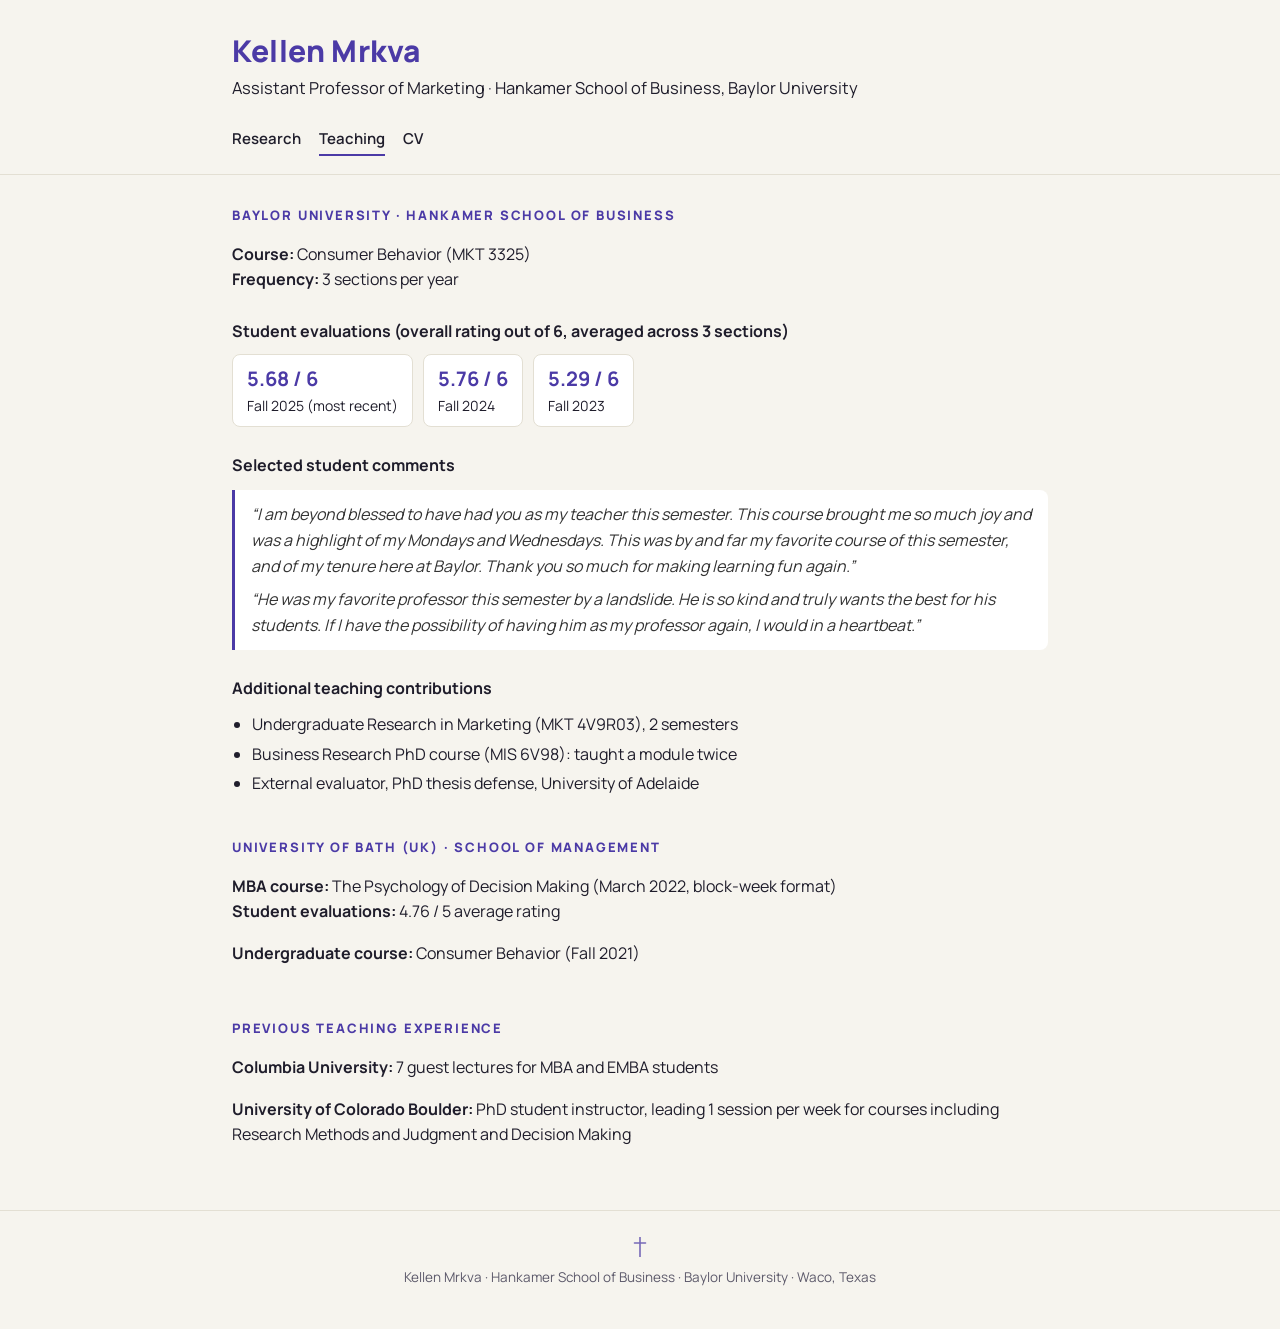
==== teaching.html @ 0026c098 "Add files via upload" ====
<!DOCTYPE html>
<html lang="en">
<head>
<meta charset="utf-8">
<meta name="viewport" content="width=device-width, initial-scale=1">
<title>Teaching | Kellen Mrkva</title>
<link rel="icon" href="data:image/svg+xml,%3Csvg xmlns='http://www.w3.org/2000/svg' viewBox='0 0 32 32'%3E%3Crect width='32' height='32' rx='7' fill='%234b3aa6'/%3E%3Ctext x='16' y='22' font-family='Arial' font-weight='700' font-size='15' fill='white' text-anchor='middle'%3EKM%3C/text%3E%3C/svg%3E">
<link rel="preconnect" href="https://fonts.googleapis.com"><link rel="preconnect" href="https://fonts.gstatic.com" crossorigin>
<link href="https://fonts.googleapis.com/css2?family=Manrope:wght@400;500;600;700;800&display=swap" rel="stylesheet">
<link rel="stylesheet" href="assets/style.css">
</head>
<body>
<header class="site">
  <div class="wrap">
    <div class="top">
      <div>
        <h1 class="name">Kellen Mrkva</h1>
        <p class="role">Assistant Professor of Marketing <span>·</span> Hankamer School of Business, Baylor University</p>
      </div>
      <nav class="pages"><a href="index.html">Research</a><a href="teaching.html" aria-current="page">Teaching</a><a href="https://kellenmrkva.wordpress.com/wp-content/uploads/2025/06/kellen-mrkva-2025-june.docx">CV</a></nav>
    </div>
  </div>
</header>

<main class="wrap">
  <section>
    <h2>Baylor University · Hankamer School of Business</h2>
    <p><b>Course:</b> Consumer Behavior (MKT 3325)<br><b>Frequency:</b> 3 sections per year</p>
    <h3>Student evaluations (overall rating out of 6, averaged across 3 sections)</h3>
    <div class="evals">
      <div><b>5.68 / 6</b>Fall 2025 (most recent)</div>
      <div><b>5.76 / 6</b>Fall 2024</div>
      <div><b>5.29 / 6</b>Fall 2023</div>
    </div>
    <h3>Selected student comments</h3>
    <blockquote>
      <p>“I am beyond blessed to have had you as my teacher this semester. This course brought me so much joy and was a highlight of my Mondays and Wednesdays. This was by and far my favorite course of this semester, and of my tenure here at Baylor. Thank you so much for making learning fun again.”</p>
      <p>“He was my favorite professor this semester by a landslide. He is so kind and truly wants the best for his students. If I have the possibility of having him as my professor again, I would in a heartbeat.”</p>
    </blockquote>
    <h3>Additional teaching contributions</h3>
    <ul class="plain">
      <li>Undergraduate Research in Marketing (MKT 4V9R03), 2 semesters</li>
      <li>Business Research PhD course (MIS 6V98): taught a module twice</li>
      <li>External evaluator, PhD thesis defense, University of Adelaide</li>
    </ul>
  </section>

  <section>
    <h2>University of Bath (UK) · School of Management</h2>
    <p><b>MBA course:</b> The Psychology of Decision Making (March 2022, block-week format)<br><b>Student evaluations:</b> 4.76 / 5 average rating</p>
    <p><b>Undergraduate course:</b> Consumer Behavior (Fall 2021)</p>
  </section>

  <section>
    <h2>Previous teaching experience</h2>
    <p><b>Columbia University:</b> 7 guest lectures for MBA and EMBA students</p>
    <p><b>University of Colorado Boulder:</b> PhD student instructor, leading 1 session per week for courses including Research Methods and Judgment and Decision Making</p>
  </section>
</main>

<footer>
  <svg class="cross" viewBox="0 0 14 20" aria-hidden="true"><path d="M7 0v20M1.5 6h11" stroke="currentColor" stroke-width="1.6" stroke-linecap="round" fill="none"/></svg>
  Kellen Mrkva · Hankamer School of Business · Baylor University · Waco, Texas
</footer>
</body>
</html>
---- assets/style.css ----
:root{
  --bg:#f6f4ee; --card:#ffffff; --ink:#1f1d2b; --muted:#5d5a6b; --line:#e3dfd3;
  --accent:#4b3aa6; --accent-soft:#ece9fb; --gold:#8a6200; --gold-soft:#fbf1d6;
  --press:#0f5f73; --press-soft:#e1f2f5; --flag:#b4232c;
  --radius:10px; --max:860px;
}
*{box-sizing:border-box}
html{scroll-behavior:smooth}
body{margin:0;background:var(--bg);color:var(--ink);font:16px/1.6 "Manrope",system-ui,-apple-system,"Segoe UI",sans-serif;-webkit-font-smoothing:antialiased}
a{color:var(--accent);text-underline-offset:2px}
a:hover{text-decoration-thickness:2px}
.wrap{max-width:var(--max);margin:0 auto;padding:0 22px}

/* draft banner */
.draft{background:#fff4f4;border-bottom:1px solid #f1c9cb;color:#6b1a1f;font-size:13.5px;padding:8px 22px;text-align:center}
.flag{display:inline-block;margin-left:6px;color:var(--flag);cursor:help;font-size:13px;border-bottom:1px dotted var(--flag)}

/* header */
header.site{padding:34px 0 18px;border-bottom:1px solid var(--line)}
.top{display:flex;justify-content:space-between;align-items:flex-start;gap:20px;flex-wrap:wrap}
.name{font-size:30px;font-weight:800;letter-spacing:.2px;color:var(--accent);margin:0;line-height:1.15}
.role{margin:6px 0 0;color:var(--ink);font-size:16.5px}
.role span{color:var(--muted)}
nav.pages{display:flex;gap:18px;font-weight:600;font-size:15px;padding-top:6px}
nav.pages a{color:var(--ink);text-decoration:none;padding-bottom:3px;border-bottom:2px solid transparent}
nav.pages a[aria-current="page"],nav.pages a:hover{border-color:var(--accent)}
.profiles{display:flex;flex-wrap:wrap;gap:8px;margin-top:16px}
.profiles a{display:inline-flex;align-items:center;gap:6px;font-size:13.5px;font-weight:600;color:var(--ink);text-decoration:none;background:var(--card);border:1px solid var(--line);border-radius:999px;padding:5px 12px}
.profiles a:hover{border-color:var(--accent);color:var(--accent)}
.profiles svg{width:15px;height:15px}
.inquiries{margin-top:14px;font-size:14px;font-weight:600;color:var(--muted)}

/* sections */
section{padding:30px 0 6px}
h2{font-size:13px;letter-spacing:.14em;text-transform:uppercase;color:var(--accent);margin:0 0 14px;font-weight:800}
h3{font-size:16px;margin:26px 0 10px}
.bio p{margin:0 0 12px}
.keywords{color:var(--muted);font-weight:600;font-size:14.5px;margin-bottom:14px}

/* expertise callout */
.callout{background:var(--card);border:1px solid var(--line);border-left:4px solid var(--accent);border-radius:var(--radius);padding:18px 20px;margin-top:8px}
.callout h2{margin-bottom:8px}
.callout p{margin:0 0 10px}
.callout .tags{display:flex;flex-wrap:wrap;gap:6px;margin:10px 0 12px}
.callout .tags span{font-size:12.5px;font-weight:700;background:var(--accent-soft);color:var(--accent);border-radius:6px;padding:3px 8px}
.callout .rel{font-size:14px;color:var(--muted)}

/* press strip */
.pressstrip{display:flex;flex-wrap:wrap;align-items:center;gap:8px 14px;font-size:14px;color:var(--muted);margin-top:18px}
.pressstrip a{font-weight:700;color:var(--press);text-decoration:none}
.pressstrip a:hover{text-decoration:underline}

/* topic chips */
.chips{display:flex;flex-wrap:wrap;gap:8px;margin:2px 0 6px}
.chip{font:inherit;font-size:13.5px;font-weight:600;border:1px solid var(--line);background:var(--card);color:var(--ink);border-radius:999px;padding:6px 13px;cursor:pointer}
.chip:hover{border-color:var(--accent)}
.chip[aria-pressed="true"]{background:var(--accent);border-color:var(--accent);color:#fff}
.chip .n{opacity:.6;font-weight:500;margin-left:4px}
.filternote{font-size:14px;color:var(--muted);min-height:22px;margin:6px 0 0}

/* publication entries */
.pubs{list-style:none;margin:0;padding:0}
.pub{padding:14px 0;border-bottom:1px solid var(--line)}
.pub:last-child{border-bottom:0}
.pub .cite{margin:0}
.pub .cite b{font-weight:800}
.pub .title{font-weight:600}
.pub .venue{font-style:italic}
.tag{display:inline-block;font-size:11.5px;font-weight:700;letter-spacing:.02em;border-radius:5px;padding:1px 7px;margin-left:6px;vertical-align:1px;background:#efede6;color:var(--muted)}
.tag.status{background:var(--accent-soft);color:var(--accent)}
.meta{display:flex;flex-wrap:wrap;gap:6px;margin-top:8px;align-items:center}
.btn{font:inherit;display:inline-flex;align-items:center;gap:5px;font-size:12.5px;font-weight:700;color:var(--ink);background:var(--card);border:1px solid var(--line);border-radius:6px;padding:3px 9px;text-decoration:none;cursor:pointer}
.btn:hover{border-color:var(--accent);color:var(--accent)}
.btn .car{display:inline-block;transition:transform .15s}
.btn[aria-expanded="true"] .car{transform:rotate(90deg)}
.press{font-size:12.5px;font-weight:700;color:var(--press);background:var(--press-soft);border-radius:6px;padding:3px 9px;text-decoration:none}
.press:hover{text-decoration:underline}
.award{display:flex;gap:6px;align-items:flex-start;font-size:13px;font-weight:700;color:var(--gold);background:var(--gold-soft);border-radius:6px;padding:4px 10px;margin-top:8px;width:fit-content}
.summary{margin:10px 0 2px;padding:10px 14px;background:var(--card);border:1px solid var(--line);border-radius:8px;font-size:14.5px;color:#333}
.progress li{padding:6px 0;border-bottom:0}
.empty{color:var(--muted);font-style:italic;font-size:14.5px}
.hidden{display:none!important}

/* lists */
ul.plain{margin:0;padding-left:20px}
ul.plain li{margin:4px 0}

/* footer */
footer{margin-top:40px;padding:26px 0 40px;border-top:1px solid var(--line);text-align:center;color:var(--muted);font-size:13.5px}
.cross{display:block;margin:0 auto 10px;width:14px;height:20px;color:var(--accent);opacity:.75}

/* teaching */
blockquote{margin:12px 0;padding:12px 16px;background:var(--card);border-left:3px solid var(--accent);border-radius:0 8px 8px 0;font-style:italic;color:#333}
blockquote p{margin:0 0 8px}blockquote p:last-child{margin:0}
.evals{display:flex;gap:10px;flex-wrap:wrap;margin:8px 0}
.evals div{background:var(--card);border:1px solid var(--line);border-radius:8px;padding:8px 14px;font-size:14px}
.evals b{display:block;font-size:20px;color:var(--accent)}

@media (max-width:560px){.name{font-size:25px}nav.pages{padding-top:0}}

/* restyled entry details (v2) */
.note{font-variant:small-caps;text-transform:lowercase;letter-spacing:.05em;color:#7b5a36;font-size:15.5px;white-space:normal}
.note::before{content:"\2014\00a0";color:#b9a58c}
.meta{display:flex;flex-wrap:wrap;gap:2px 0;margin-top:5px;align-items:baseline;font-size:14px}
.lnk{font:inherit;font-size:14px;background:none;border:0;padding:0;color:var(--accent);cursor:pointer;text-decoration:none}
.lnk:hover{text-decoration:underline}
.lnk .car{display:inline-block;font-size:11px;transition:transform .15s}
.lnk[aria-expanded="true"] .car{transform:rotate(90deg)}
.sep{color:#c9c3b4;margin:0 9px}
.presslinks{font-size:14px;color:var(--muted);margin-top:3px}
.presslinks a{color:var(--press)}
.award{font-size:14px;color:#5e4a22;margin-top:3px}
.award::before{content:"Award";font-variant:small-caps;text-transform:lowercase;letter-spacing:.06em;font-weight:700;margin-right:8px;color:#8a6a2c}
.summary{margin:8px 0 2px;padding:2px 0 2px 14px;background:none;border:0;border-left:2px solid var(--line);border-radius:0;font-size:14.5px;color:#3a3846}
.quiet{border-left:2px solid var(--accent);padding:2px 0 2px 16px}
.quiet p{margin:0 0 8px}
.quiet .rel{font-size:14px;color:var(--muted)}
#expertise{scroll-margin-top:20px}
.award{display:block;background:none;padding:0;border-radius:0;width:auto;font-weight:400}
.inquiries a{color:var(--muted);text-decoration-color:#b8b2c9}.inquiries a:hover{color:var(--accent)}
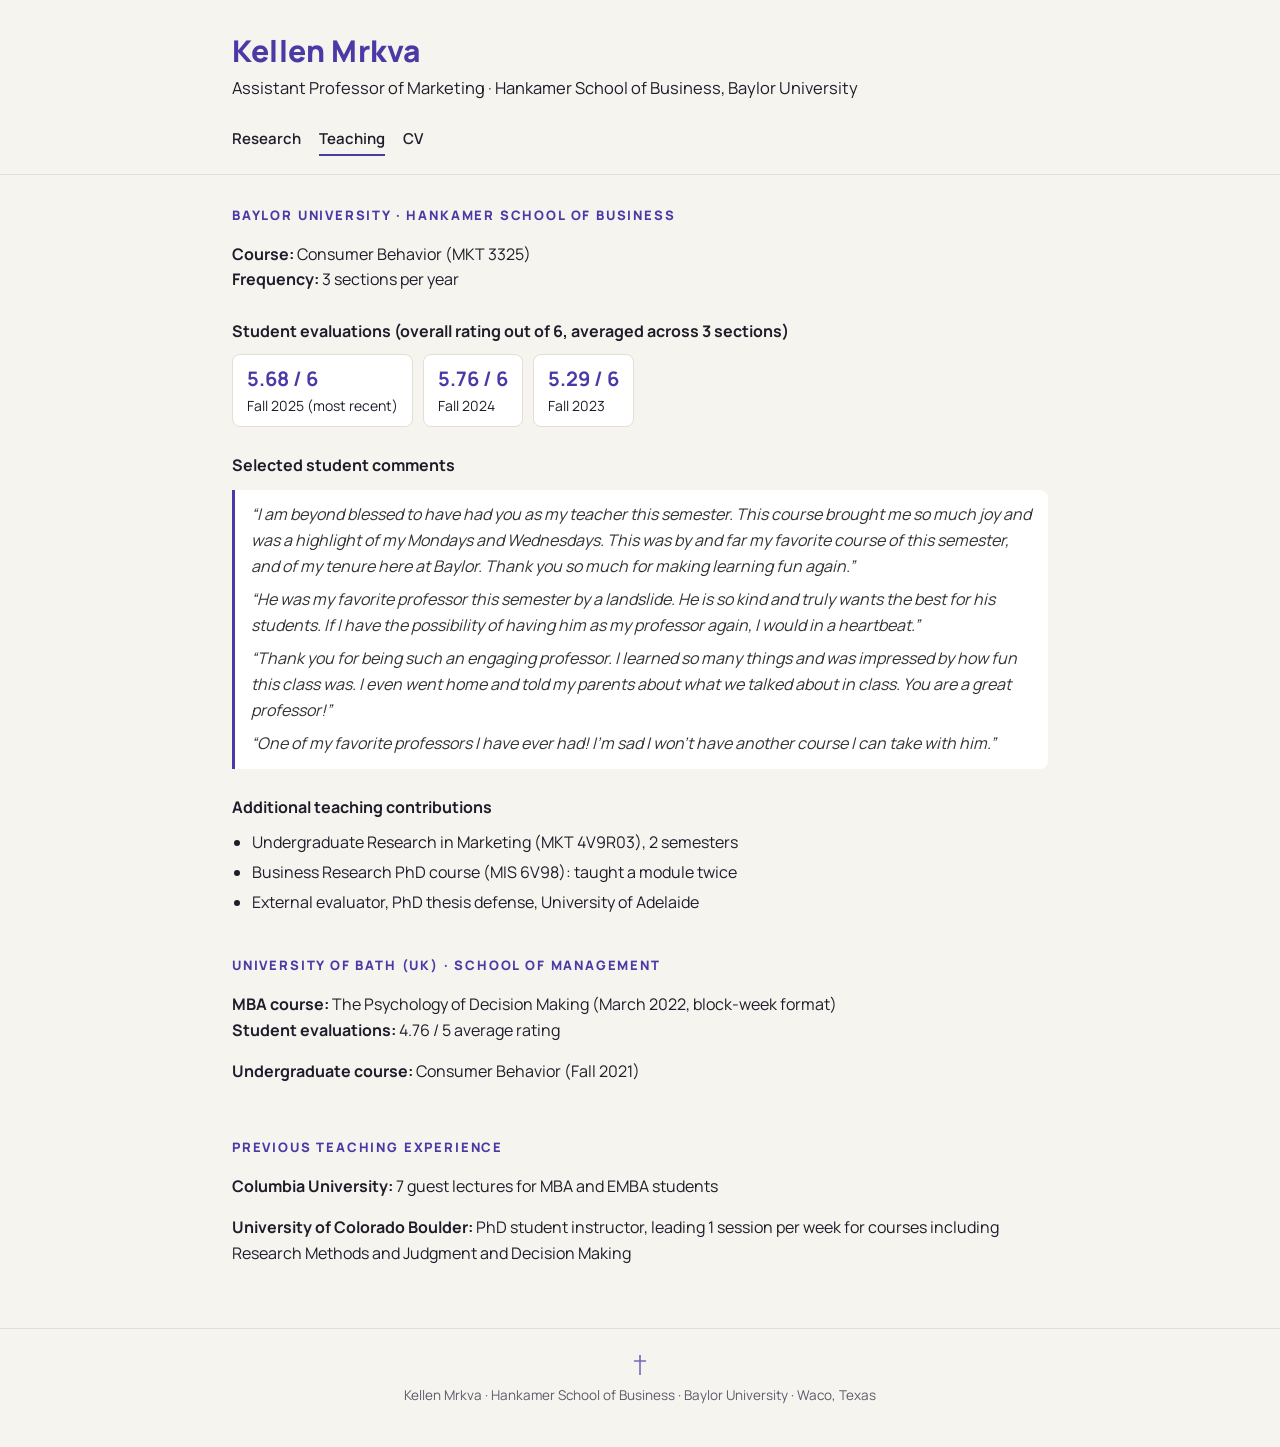
==== commit ff6eebac: "Add files via upload" ====
--- a/teaching.html
+++ b/teaching.html
@@ -36,6 +36,8 @@
     <blockquote>
       <p>“I am beyond blessed to have had you as my teacher this semester. This course brought me so much joy and was a highlight of my Mondays and Wednesdays. This was by and far my favorite course of this semester, and of my tenure here at Baylor. Thank you so much for making learning fun again.”</p>
       <p>“He was my favorite professor this semester by a landslide. He is so kind and truly wants the best for his students. If I have the possibility of having him as my professor again, I would in a heartbeat.”</p>
+      <p>“Thank you for being such an engaging professor. I learned so many things and was impressed by how fun this class was. I even went home and told my parents about what we talked about in class. You are a great professor!”</p>
+      <p>“One of my favorite professors I have ever had! I’m sad I won’t have another course I can take with him.”</p>
     </blockquote>
     <h3>Additional teaching contributions</h3>
     <ul class="plain">
--- a/assets/style.css
+++ b/assets/style.css
@@ -118,3 +118,25 @@
 #expertise{scroll-margin-top:20px}
 .award{display:block;background:none;padding:0;border-radius:0;width:auto;font-weight:400}
 .inquiries a{color:var(--muted);text-decoration-color:#b8b2c9}.inquiries a:hover{color:var(--accent)}
+
+
+/* About dropdown */
+.aboutdd{margin:0 0 4px}
+.aboutdd summary{cursor:pointer;list-style:none;display:inline-flex;align-items:center;gap:7px;font-size:13px;letter-spacing:.14em;text-transform:uppercase;color:var(--accent);font-weight:800;margin:2px 0 6px}
+.aboutdd summary::-webkit-details-marker{display:none}
+.aboutdd summary::after{content:"\25B8";font-size:12px;letter-spacing:0;transition:transform .15s}
+.aboutdd[open] summary::after{transform:rotate(90deg)}
+.aboutdd summary:hover{text-decoration:underline;text-underline-offset:3px}
+.pressstrip{font-size:12.5px;gap:6px 11px;flex-wrap:nowrap;white-space:nowrap}
+@media (max-width:880px){.pressstrip{flex-wrap:wrap;white-space:normal}}
+#about{padding-top:22px}
+.pressstrip{font-size:12px;gap:6px 9px}
+
+/* About: one line + more */
+.biolead{margin:0 0 8px}
+.morebtn{font:inherit;font-size:14px;font-weight:600;background:none;border:0;padding:0 0 0 2px;color:var(--accent);cursor:pointer}
+.morebtn:hover{text-decoration:underline;text-underline-offset:3px}
+.morebtn .car{display:inline-block;font-size:11px;transition:transform .15s}
+.morebtn[aria-expanded="true"] .car{transform:rotate(-90deg)}
+/* tighter gap above Publications */
+.filternote:empty{display:none}
